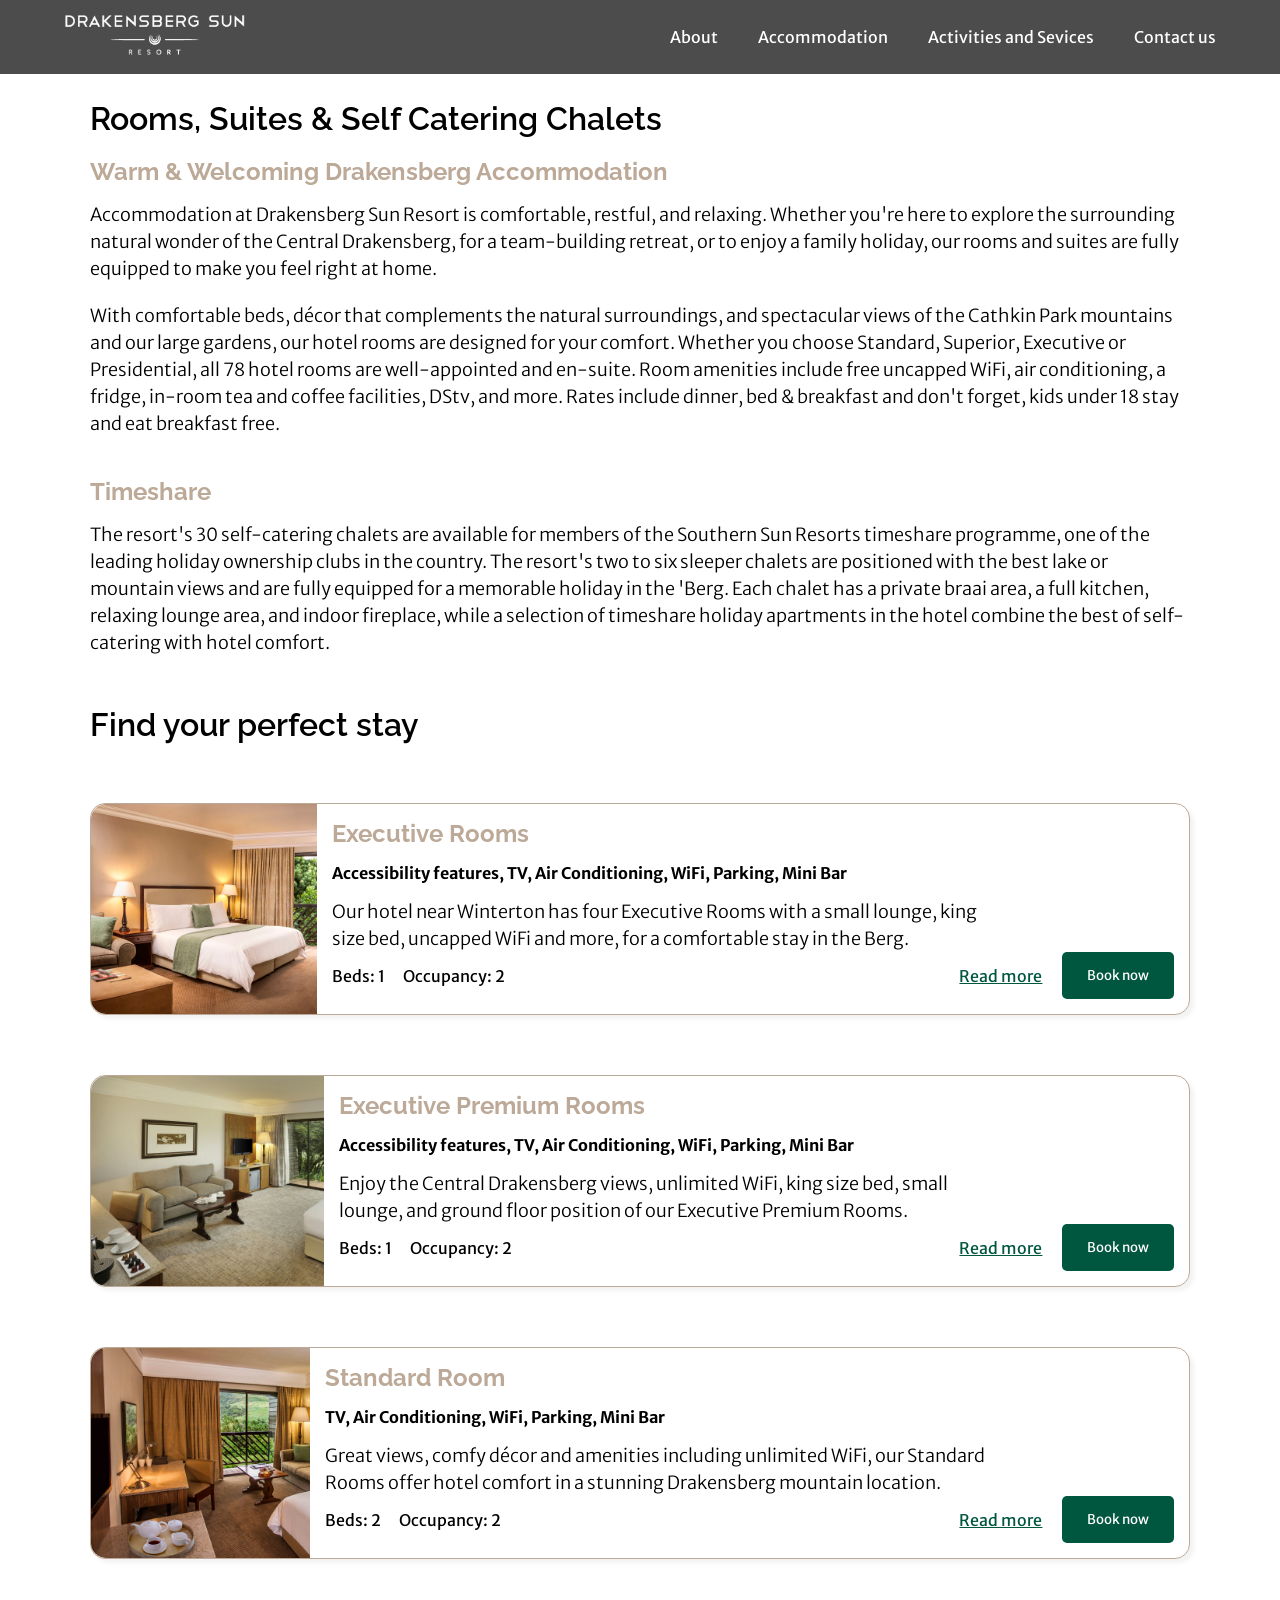
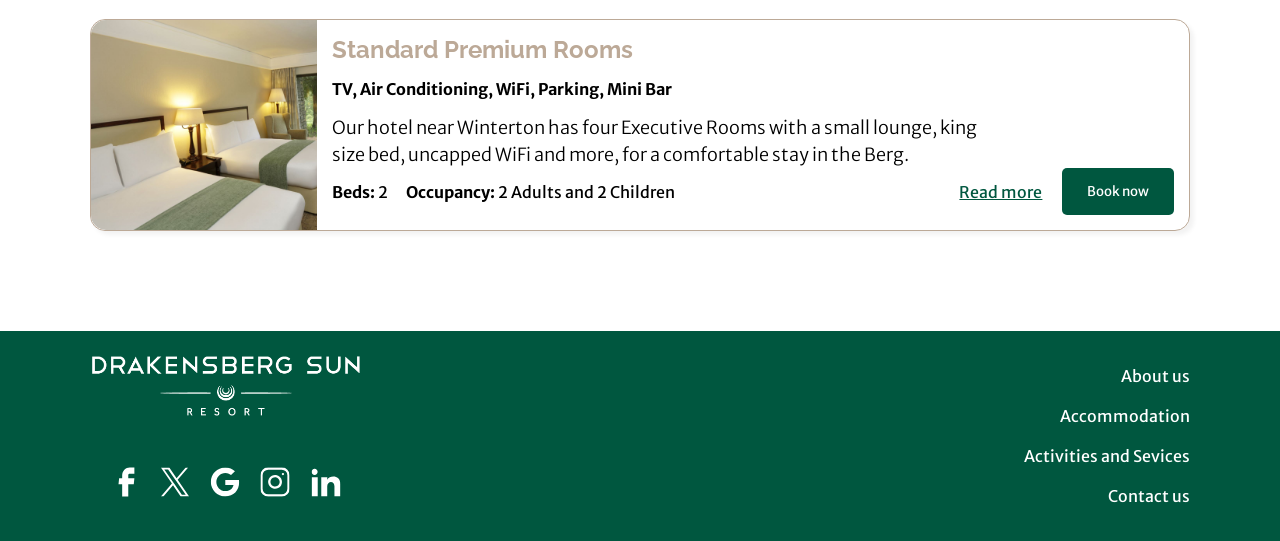
==== html/accommodation.html @ 75cc52ed "Initial Commit" ====
<!DOCTYPE html>
<html lang="en">
<head>
    <meta charset="UTF-8">
    <meta name="viewport" content="width=device-width, initial-scale=1.0">
    <title>Accommodation</title>

    <!--CSS Links-->
    <link rel="stylesheet" href="../stylesheets/variables.css">
    <link rel="stylesheet" href="../stylesheets/main.css"> 
    <link rel="stylesheet" href="../stylesheets/accommodation.css">

    <!--Font imports-->
    <link rel="preconnect" href="https://fonts.googleapis.com">
    <link rel="preconnect" href="https://fonts.gstatic.com" crossorigin>
    <link href="https://fonts.googleapis.com/css2?family=Barlow+Semi+Condensed:ital,wght@0,100;0,200;0,300;0,400;0,500;0,600;0,700;0,800;0,900;1,100;1,200;1,300;1,400;1,500;1,600;1,700;1,800;1,900&family=Merriweather+Sans:ital,wght@0,300..800;1,300..800&family=Raleway:ital,wght@0,100..900;1,100..900&display=swap" rel="stylesheet">
</head>
<body>
    <!--NAVIGATION BAR-->
    <nav class="nav-bar">
        <a href="../index.html"><img src="../images/logo.png"></a>

        <div class="mobile-menu">
            <div class="burger-menu">&#9776;</div>
            
            <ul id="nav-links">
                <li><a href="../html/about.html">About</a></li>
                <li><a href="../html/accommodation.html">Accommodation</a></li>
                <li><a href="../html/activities.html">Activities and Sevices</a></li>
                <li><a href="../html/contactus.html">Contact us</a></li>
            </ul>   
        </div>
    </nav>

    <main class="content">

        <!--Main heading and subheading-->
        <h1 class="black-heading top-heading">Rooms, Suites & Self Catering Chalets</h1>
        <h2 class="beige-heading">Warm & Welcoming Drakensberg Accommodation</h2>

        <!--Accommodation welcoming and timehshare information-->
        <p class="body-text">Accommodation at Drakensberg Sun Resort is comfortable, restful, and relaxing. Whether you're here to explore the surrounding natural wonder of the Central Drakensberg, for a team-building retreat, or to enjoy a family holiday, our rooms and suites are fully equipped to make you feel right at home.</p><br>

        <p class="body-text">
        With comfortable beds, décor that complements the natural surroundings, and spectacular views of the Cathkin Park mountains and our large gardens, our hotel rooms are designed for your comfort. Whether you choose Standard, Superior, Executive or Presidential, all 78 hotel rooms are well-appointed and en-suite. Room amenities include free uncapped WiFi, air conditioning, a fridge, in-room tea and coffee facilities, DStv, and more. Rates include dinner, bed & breakfast and don't forget, kids under 18 stay and eat breakfast free.</p>

        <h2 class="beige-heading timeshare-heading">Timeshare</h2>
        <p class="body-text">The resort's 30 self-catering chalets are available for members of the Southern Sun Resorts timeshare programme, one of the leading holiday ownership clubs in the country. The resort's two to six sleeper chalets are positioned with the best lake or mountain views and are fully equipped for a memorable holiday in the 'Berg. Each chalet has a private braai area, a full kitchen, relaxing lounge area, and indoor fireplace, while a selection of timeshare holiday apartments in the hotel combine the best of self-catering with hotel comfort.
        </p>

        <!--Section for room previews/ boxes-->
        <section class="rooms-section">
            <h2 class="black-heading accommodation-heading">Find your perfect stay</h2>

            <!--Room container div for containing room info-->
            <div class="room-container">
                <!--Image of room-->
                <div class="img" style="background-image: url(../images/rooms/executive\ rooms.jpg);"></div>

                <!--Text content-->
                <div class="text">
                    
                    <!--Room type and features-->
                    <h3 class="beige-heading">Executive Rooms</h3>
                    <h4>Accessibility features, TV, Air Conditioning, WiFi, Parking, Mini Bar</h4>

                    <!--Summary about room-->
                    <p class="body-text">Our hotel near Winterton has four Executive Rooms with a small lounge, king size bed, uncapped WiFi and more, for a comfortable stay in the Berg.</p>

                    <!--Container for read more and booking buttons-->
                    <div class="links">
                        <p>Beds: 1 &nbsp;&nbsp;&nbsp;&nbsp;&nbsp;Occupancy: 2</p>

                        <div class="buttons">
                            <a href="roomdetails.html?room=excecutive">Read more</a>
                            <a href="./bookingform.html"><button class="green-btn">Book now</button></a>
                        </div>
                
                    </div>
                </div>
            </div>

            <div class="room-container">
                <div class="img" style="background-image: url(../images/rooms/executive\ premium\ room.jpg);"></div>

                <div class="text">
                
                    <h3 class="beige-heading">Executive Premium Rooms</h3>
                    <h4>Accessibility features, TV, Air Conditioning, WiFi, Parking, Mini Bar</h4>

                    <p class="body-text">Enjoy the Central Drakensberg views, unlimited WiFi, king size bed, small lounge, and ground floor position of our Executive Premium Rooms.</p>

                    <div class="links">
                        <p>Beds: 1 &nbsp;&nbsp;&nbsp;&nbsp;&nbsp;Occupancy: 2</p>

                        <div class="buttons">
                            <a href="roomdetails.html?room=executivePremium">Read more</a>
                            <a href="./bookingform.html"><button class="green-btn">Book now</button></a>
                        </div>
                
                    </div>
                </div>
            </div>

            <div class="room-container">
                <div class="img" style="background-image: url(../images/rooms/standard\ rooms.jpg);"></div>

                <div class="text">
                
                    <h3 class="beige-heading">Standard Room</h3>
                    <h4>TV, Air Conditioning, WiFi, Parking, Mini Bar</h4>

                    <p class="body-text">Great views, comfy décor and amenities including unlimited WiFi, our Standard Rooms offer hotel comfort in a stunning Drakensberg mountain location.</p>

                    <div class="links">
                        <p>Beds: 2 &nbsp;&nbsp;&nbsp;&nbsp;&nbsp;Occupancy: 2</p>

                        <div class="buttons">
                            <a href="roomdetails.html?room=standard">Read more</a>
                            <a href="./bookingform.html"><button class="green-btn">Book now</button></a>
                        </div>
                
                    </div>
                </div>
            </div>

            <div class="room-container">
                <div class="img" style="background-image: url(../images/rooms/standard\ premium\ rooms.jpg);"></div>

                <div class="text">
                
                    <h3 class="beige-heading">Standard Premium Rooms</h3>
                    <h4>TV, Air Conditioning, WiFi, Parking, Mini Bar</h4>

                    <p class="body-text">Our hotel near Winterton has four Executive Rooms with a small lounge, king size bed, uncapped WiFi and more, for a comfortable stay in the Berg.</p>

                    <div class="links">
                        <p><b>Beds:</b> 2 &nbsp;&nbsp;&nbsp;&nbsp;&nbsp;<b>Occupancy: </b>2 Adults and 2 Children</p>

                        <div class="buttons">
                            <a href="roomdetails.html?room=standardPremium">Read more</a>
                            <a href="./bookingform.html"><button class="green-btn">Book now</button></a>
                        </div>
                
                    </div>
                </div>
            </div>
    
        </section>

    </main>

    <!--FOOTER SECTION-->
    <footer>
        <div class="left">
            <img src="../images/logo.png">
            <div class="socials">
                <a><img src="../images/icons/facebook.svg"></a>
                <a><img src="../images/icons/x.svg"></a>
                <a><img src="../images/icons/google.svg"></a>
                <a><img src="../images/icons/instagram.svg"></a>
                <a><img src="../images/icons/linked in.svg"></a>
            </div>
        </div>

        <nav>
            <ul>
                <li><a href="./about.html">About us</a></li>
                <li><a href="./accommodation.html">Accommodation</a></li>
                <li><a href="./activities.html">Activities and Sevices</a></li>
                <li><a href="./contactus.html">Contact us</a></li>
            </ul>
        </nav>
    </footer>
    
    <script src="../scripts/mobilenav.js"></script>
    <script src="../scripts/rooms.js"></script>
</body>
</html>
---- stylesheets/variables.css ----
/*This file is used to set up global variables to use throughout all our stylesheets*/
:root {

    /*COLOURS*/
    --black: black;
    --white: white;
    --green: #00573F;
    --hover-green: #00835F;
    --beige: #BCA997;
    --hover-beige: #e2c3a5;
    --light-grey: #EDEDEB;
    --dark-grey: #646464;
    --text-black: #353535;

    /*FONTS*/
    --base-font: Merriweather Sans, sans-serif;
    --base-font-size: 18px;

}
---- stylesheets/main.css ----
/*MAIN CSS file for styling on all pages */

/*Removes margin from everything on website*/
*{
    margin: 0;
    font-family: var(--base-font);
}

/*Smooth scrolling behaviour*/
html {
    scroll-behavior: smooth;
  }

/*Ensures no horizontal scroll bar appears*/
body{
    overflow-x: hidden;
}

/*Sets margin for the body to ensure enough white space on the sides*/
.content{
    margin: 0 7%;
}
/*NAVBAR*/
/*Main navabr container*/
.nav-bar{
    background-color: rgba(0, 0, 0, 0.7);
    backdrop-filter: blur(5px);
    font-family: var(--base-font); 
    margin: 0;
    padding: 15px 5%;
    display: flex;
    justify-content: space-between;
    align-items: center;
    position: fixed;
    z-index: 10;
    width: 100%;
    box-sizing: border-box;
}

/*Company logo in navbar*/
.nav-bar img{
    height: 40px;
}

/*Burger menu icon that only displays on mobile devices*/
.burger-menu{
    font-size: 1.5em;
    color: #ffffff;
    display: none;
}

/*Nav list of page links styling*/
#nav-links{
    display: flex;
    list-style: none;
    gap: 40px;
    
}

#nav-links a{
    text-decoration: none;
    color: var(--white);
}

/* /*Adds hover effect to nav links*/
#nav-links a:hover{
    color: var(--hover-beige);
}

/*FOOTER SECTION*/
/*Main footer container*/
footer{
    background-color: var(--green);
    color: var(--white);
    padding: 25px 7%;
    display: flex;
    justify-content: space-between;
    margin-top: 100px;
}

/*Company logo in footer*/
footer .left img{
    height: 60px;
}

/*Footer navigation links to other pages*/
footer ul{
    line-height: 2.5;
    list-style: none;
    text-align: right;
}

footer a{
    text-decoration: none;
    color: var(--white);
}

/*Social media links in footer container*/
.socials{
    display: flex;
    justify-content: space-evenly;
    align-items: flex-end;
    height: 60%;
}

/*Social media icons in footer*/
.socials img{
    width: 30px;
}

/*All page styling*/
.beige-btn{
    background-color: var(--beige);
    color: var(--white);
    padding: 15px 25px;
    border: none;
    border-radius: 5px;
    
}

.green-btn{
    background-color: var(--green);
    color: var(--white);
    padding: 15px 25px;
    border: none;
    border-radius: 5px;
    
}

/*Body text used for */
.body-text{
    color: var(--black-text);
    font-weight: 300;
    font-size: 18px;
    line-height: 1.5;
}

.black-heading{
    font-family: Raleway;
    font-weight: 600;
    font-size: 32px;
    margin-bottom: 20px;
}

.beige-heading{
    color: var(--Beige, #BCA997);
    font-family: Raleway;
    font-size: 24px;
    font-style: normal;
    font-weight: 700;
    line-height: normal;
    margin-bottom: 15px;
}

/*REPONSIVE DESIGN*/
@media (max-width: 768px) {
    .nav-bar img{
        height: 25px;
        object-fit: cover;
    }

    body{
        overflow-x: hidden;
    }
    .content{
        margin: 0 5%;
    }

    .nav-bar{
        width: 100vw;
        
    }

    #nav-links{
        display: none;
        flex-direction: column;
        justify-content: right;
        text-align: right;
    }

    .mobile-menu{
        display: flex;
        flex-direction: column;
        justify-content: right;
        gap: 15px;
        
    }

    #nav-links.active{
        display: flex;
        
        
    }

    .burger-menu{
        display: flex;
        justify-content: right;
    }

    .beige-btn{
        padding: 10px 20px;
        font-size: 18px;
    }

    .black-heading{
        font-size: 28px;
    }

    /*FOOTER SECTION*/
    footer{
        width: 100%;
        flex-wrap: wrap;
        flex-direction: column;
        justify-content: space-between;
        padding: 0px;
        gap: 20px;
        
        
    }

    footer .left{
        display: flex;
        flex-direction: column;
        align-items: center;
        padding: 15px;
    }

    footer .left .logo{
        width: 80%;
    }

    .socials img{
        width: 25px;
        margin: 15px;
    }

    footer nav{
        display: flex;
        flex-direction: column;
        align-items: center;
        padding: 15px;
    }

    footer ul{
        text-align: center;
        padding: 0;
    }

    
}
---- stylesheets/accommodation.css ----
.top-heading{
    padding-top: 100px;
}

.timeshare-heading{
    margin-top: 40px;
}

.accommodation-heading{
    margin-top: 50px;
    margin-bottom: 0;
}

.rooms-section{
    display: flex;
    flex-direction: column;
    gap: 60px;
    
}

.room-container{
    border: 1.5px solid var(--beige);
    border-radius: 15px;
    display: flex;
    align-items: stretch;
    box-shadow: 4px 4px 4px 0px rgba(0, 0, 0, 0.05);
}

.room-container .img{
    background-size: cover;
    background-repeat: no-repeat;
    width: 30%;
    border-radius: 15px 0px 0px 15px;
}

.room-container h4{
    margin-bottom: 15px;
}

.text{
    padding: 15px;
}

.links{
    display: flex;
    justify-content: space-between;
    align-items: center;  
}

.room-container .buttons{
    display: flex;
    align-items: center;
    gap: 20px;
}

.room-container .buttons a{
    color: var(--green);
    
}

.room-container .buttons a:hover{
    color: var(--hover-green);
    transform: scale(1.1);
}

.room-container .buttons .green-btn:hover{
    background-color: var(--hover-green);
    transform: scale(1.1);
}

.room-container .body-text{
    max-width: 80%;
}

/*BOOKING FORM PAGE*/
.forms-container{
    margin-top: 100px;
    width: 70%;
    background-color: var(--white);
    border-radius: 15px;
    border: 1.5px solid var(--beige);
}

.booking-content{
    background-image: url("../images/booking\ form.jpg");
    background-repeat: no-repeat;
    background-size: cover;
    min-height: 90vh;
    display: flex;
    justify-content: center;
    align-items: center;
}

.booking-footer{
    margin-top: 0;
}

.forms-container .top-heading, .forms-container .sub-heading{
    text-align: center;
}

.form-content{
    display: flex;
    width: 90%;
    justify-content: space-evenly;
    padding: 25px;

}

.forms-container .left{
    justify-content: left;
}

.forms-container .right{
    justify-content: right;
    text-align: center;
}

.left .inputs{
    display: flex;
    flex-direction: column;
}

.form-content input{
    padding: 10px 15px;
    border-radius: 5px;
    border: 1px solid var(--green);
    margin-bottom: 15px;
}

.form-content h3{
    margin-bottom: 10px;
    color: var(--green);
    font-size: 24px;
}

.booking-btn{
    margin: 15px;
    display: flex;
    justify-self: center;
}


@media (max-width: 768px) {
    .room-container{
        flex-direction: column;
        align-items: center;
    }

    .room-container .img{
        width: 100%;
        height: 200px;
        border-radius: 15px 15px 0px 0px;
    }

    .room-container .body-text{
        width: 100%;
        margin-bottom: 15px;
    }

    .room-container .links {
        display: flex;
        flex-direction: column;
        align-items: start;
    }

    .room-container .links p{
        margin-bottom: 15px;
    }

    .forms-container{
        width: 90%;
        margin-bottom: 30px;
    }

    .form-content{
        flex-wrap: wrap;
        justify-content: center;
        text-align: center;
    }

    
}
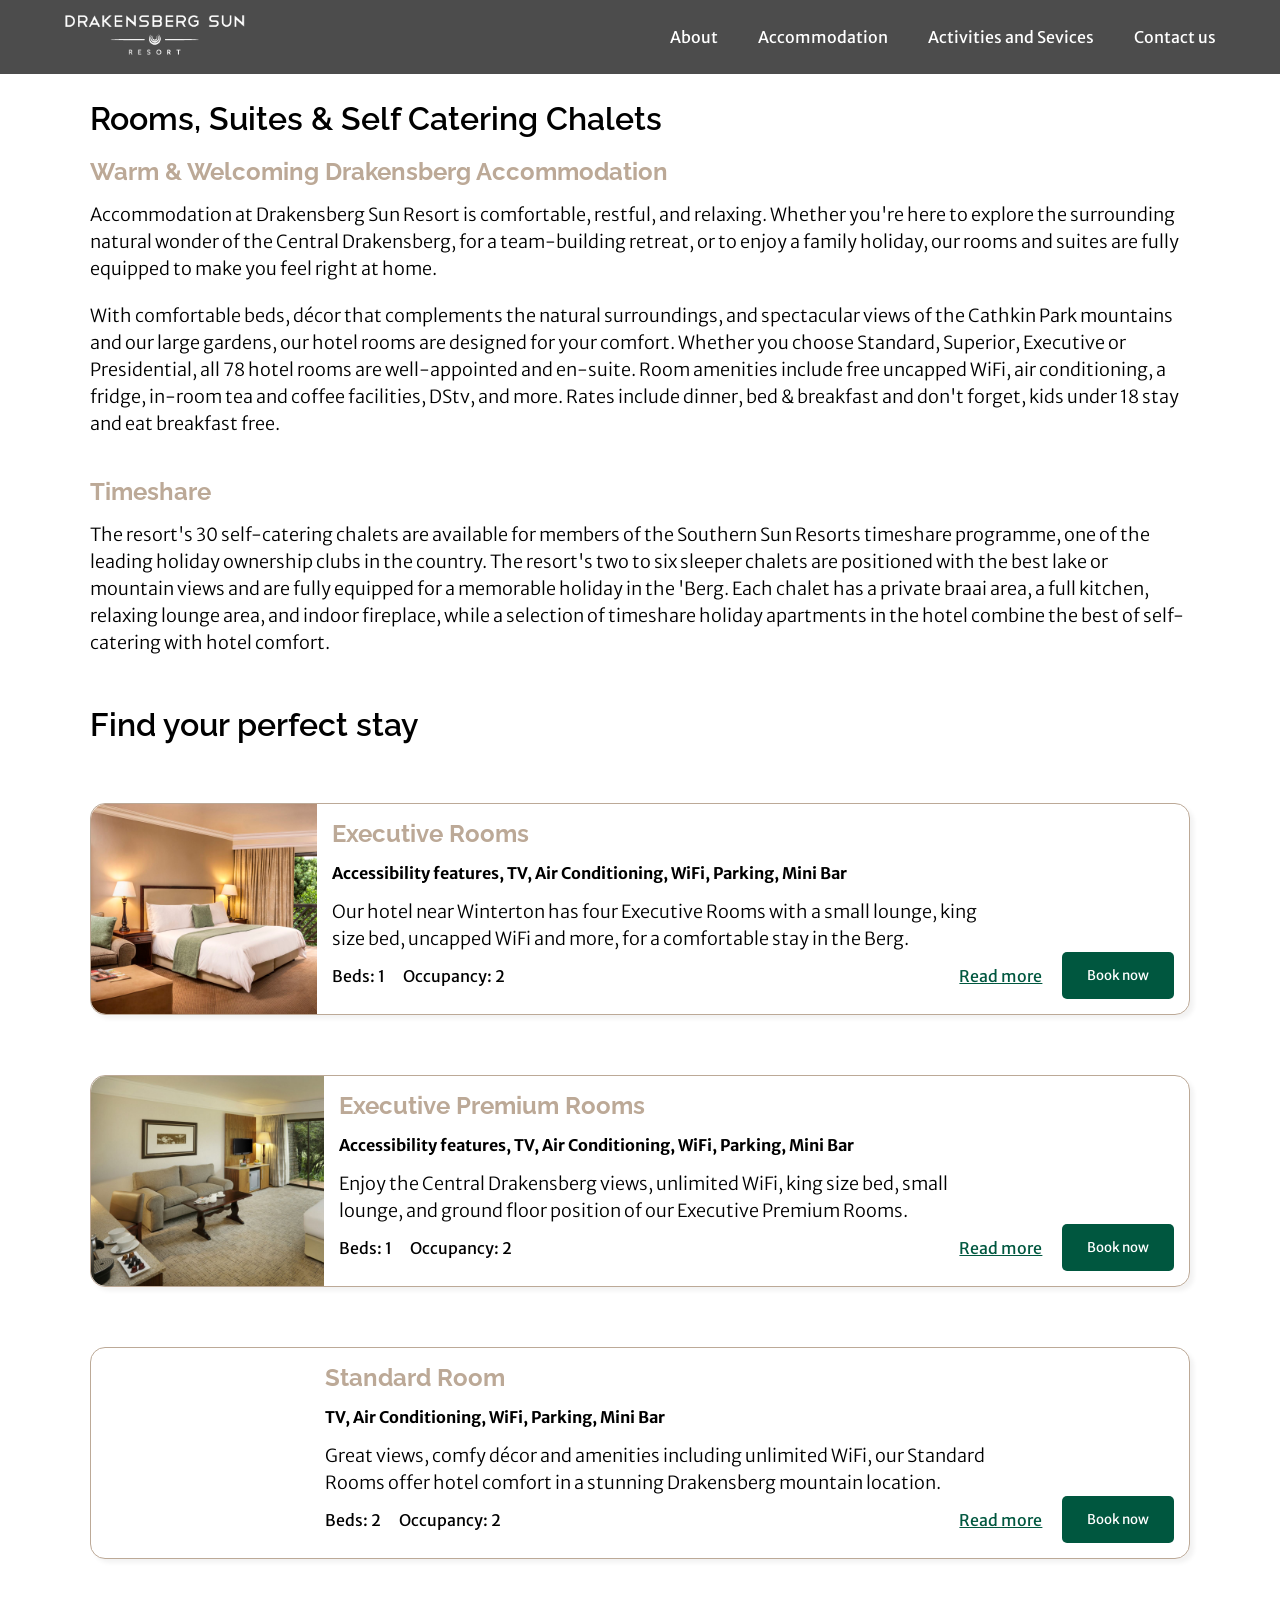
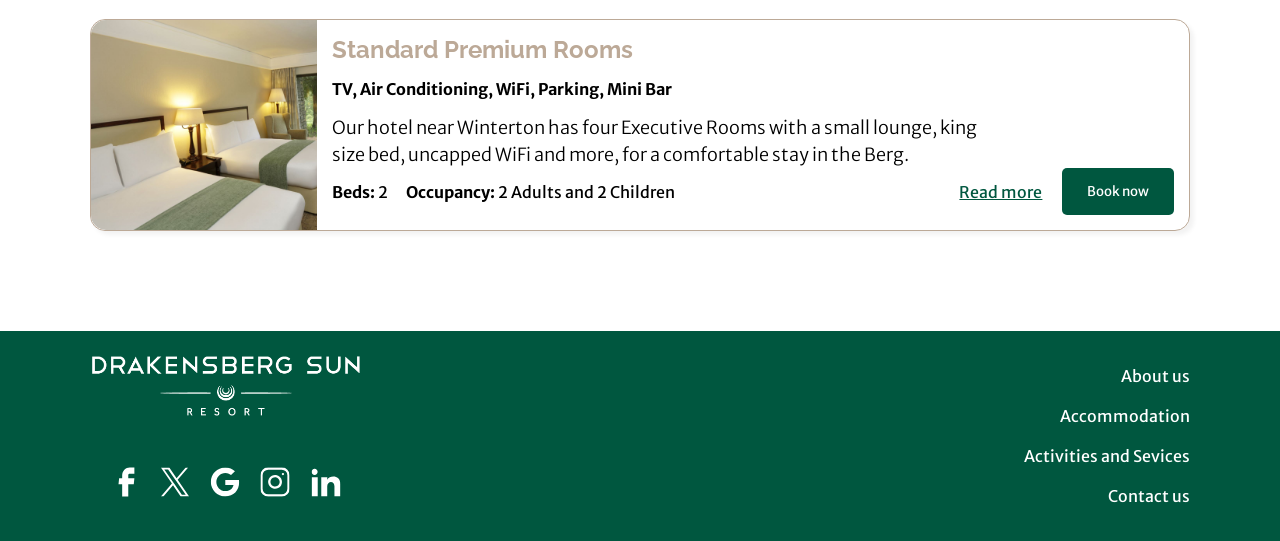
==== commit b61ac713: "Fix image filenames with spaces" ====
--- a/html/accommodation.html
+++ b/html/accommodation.html
@@ -103,7 +103,7 @@
             </div>
 
             <div class="room-container">
-                <div class="img" style="background-image: url(../images/rooms/standard\ rooms.jpg);"></div>
+                <div class="img" style="background-image: url(../images/rooms/standard\rooms.jpg);"></div>
 
                 <div class="text">
                 
